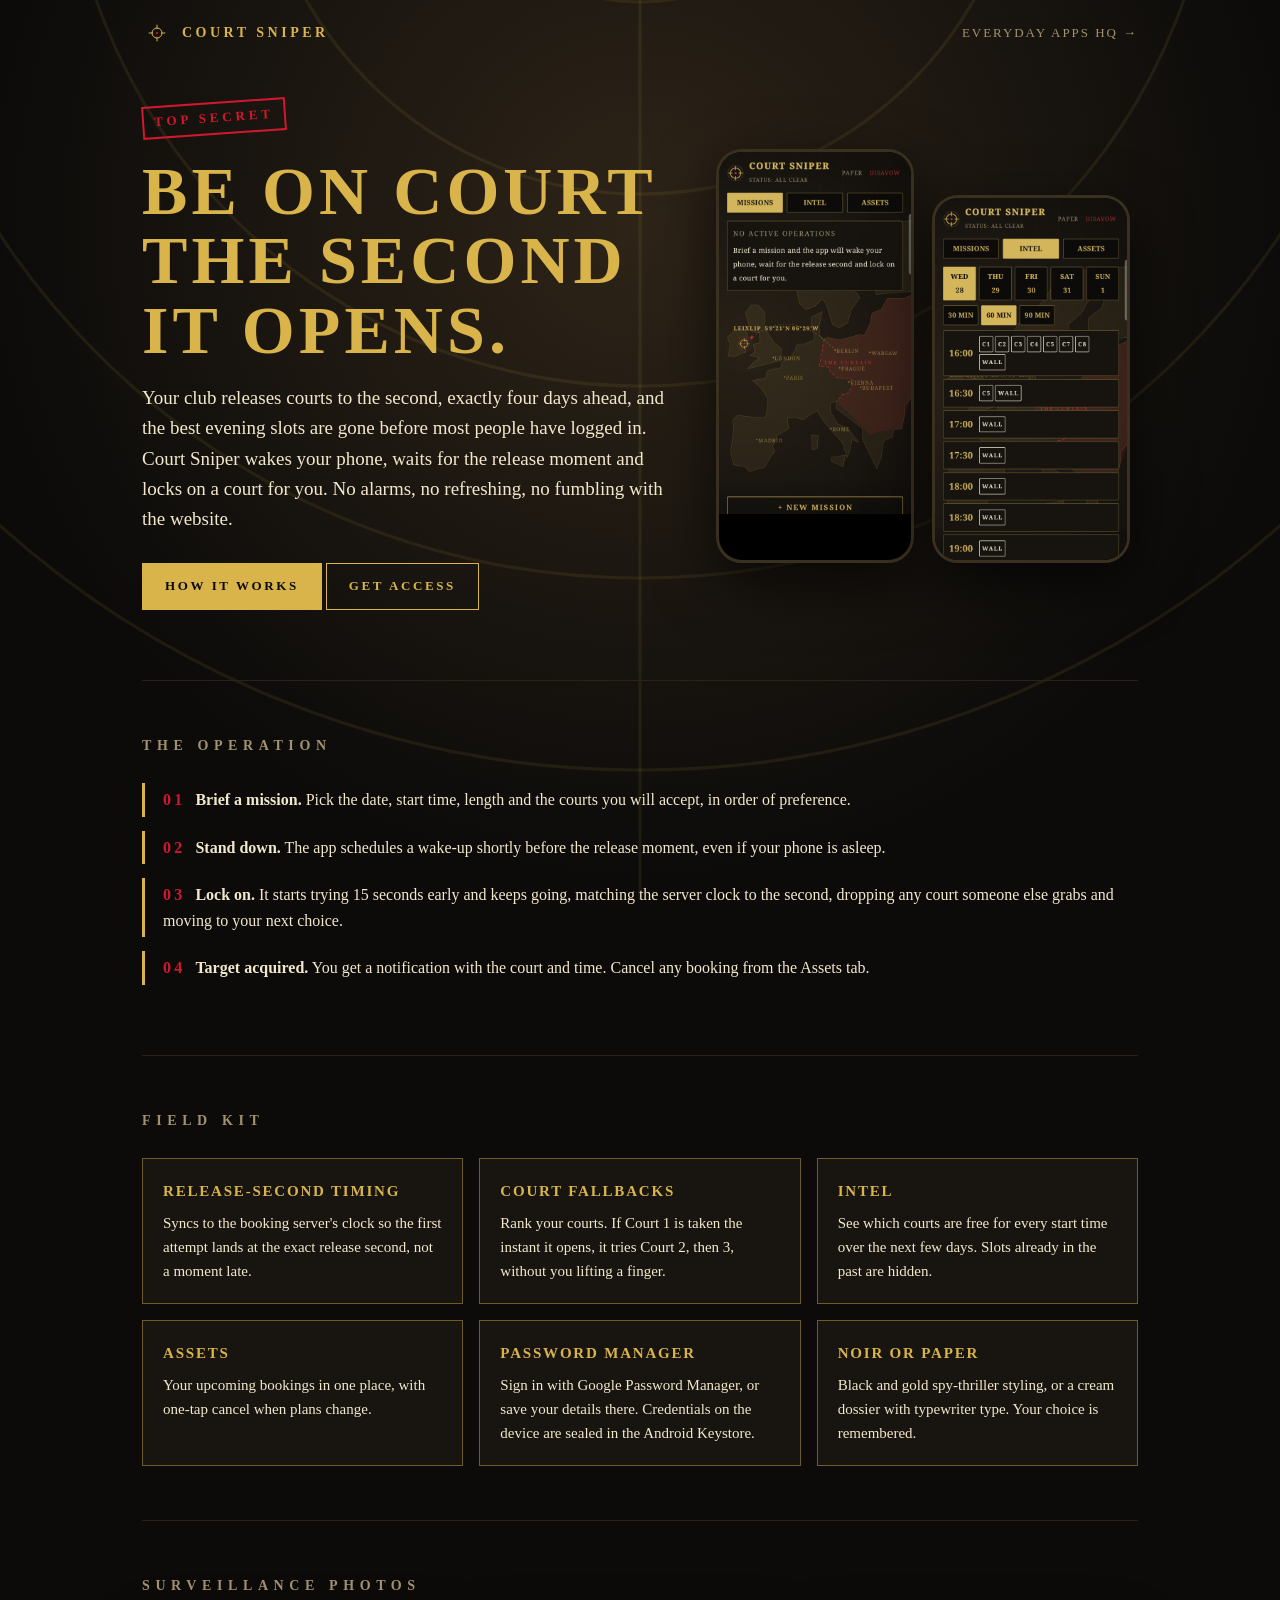
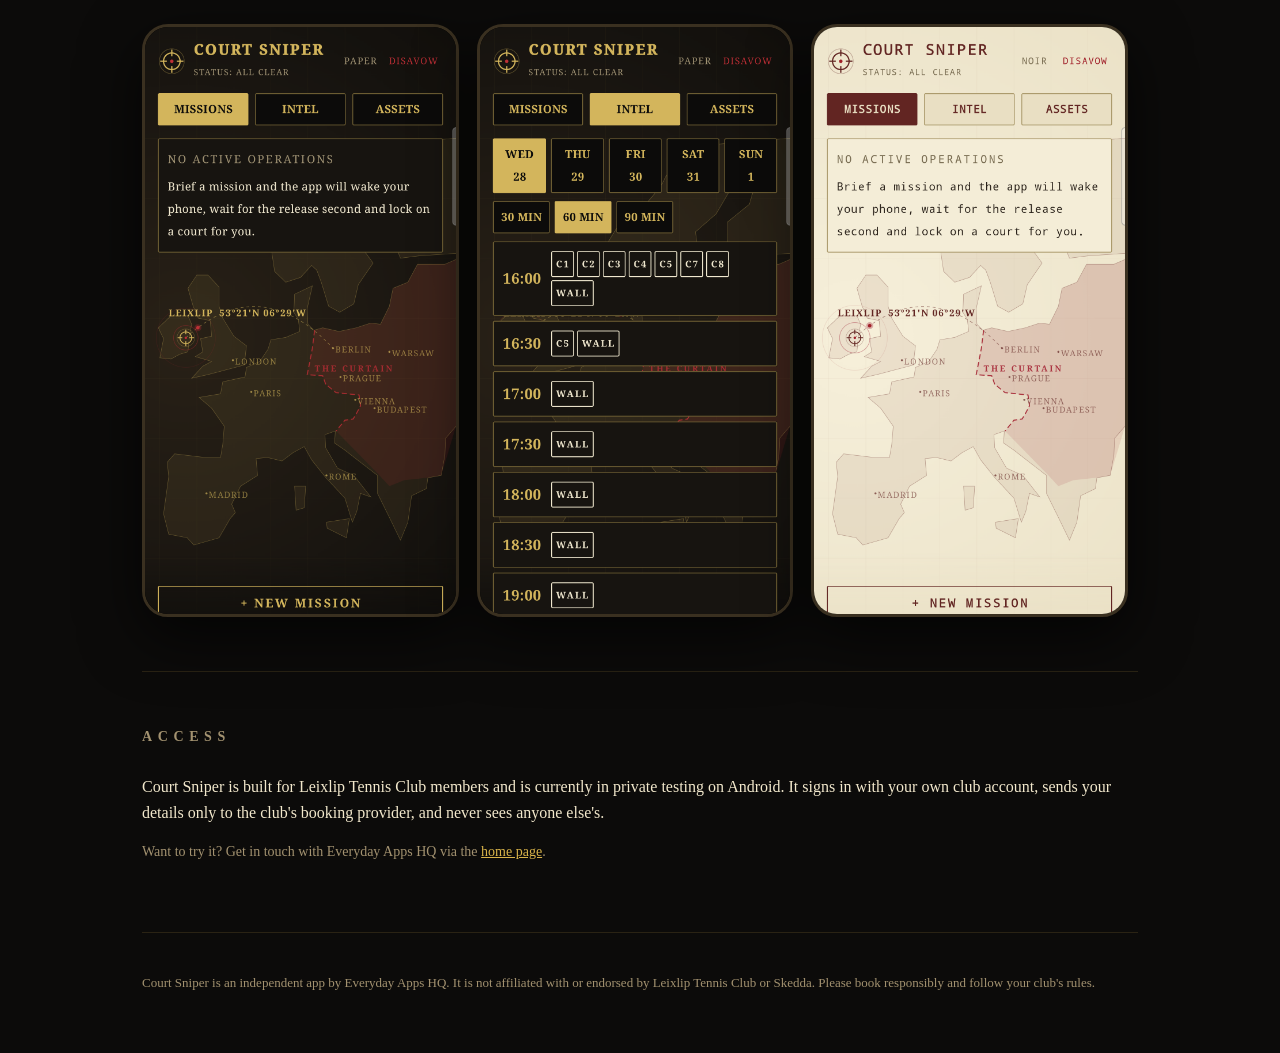
==== courtsniper/index.html @ 6209784e "Add Court Sniper page Co-authored-by: Copilot <223556219+Copilot@users.noreply.github.com>" ====
<!doctype html>
<html lang="en">
<head>
<meta charset="utf-8">
<meta name="viewport" content="width=device-width, initial-scale=1">
<title>Court Sniper | Be on court the second bookings open</title>
<meta name="description" content="Court Sniper is an Android app that books your Leixlip Tennis Club court the instant it is released, so you never lose a prime slot to a faster finger.">
<link rel="canonical" href="https://everydayappshq.github.io/courtsniper/">
<link rel="icon" href="icon.svg" type="image/svg+xml">
<meta property="og:title" content="Court Sniper">
<meta property="og:description" content="Be on court the second bookings open.">
<meta property="og:type" content="website">
<meta property="og:url" content="https://everydayappshq.github.io/courtsniper/">
<meta name="theme-color" content="#0c0b0a">
<style>
:root{--bg:#0c0b0a;--panel:#181410;--gold:#d9b44a;--dim:#6e5b2b;--text:#f2e8cc;--muted:#a39270;--red:#d0182f}
*{box-sizing:border-box}
html{scroll-behavior:smooth}
body{margin:0;background:var(--bg);color:var(--text);font-family:Georgia,"Times New Roman",serif;line-height:1.6;overflow-x:hidden}
a{color:var(--gold)}
.bg{position:fixed;inset:0;z-index:-1;background:radial-gradient(circle at 50% 25%,#2e2418,var(--bg) 70%)}
.bg svg{position:absolute;inset:0;width:100%;height:100%;opacity:.5}
.wrap{max-width:1040px;margin:0 auto;padding:0 22px}
nav{display:flex;align-items:center;justify-content:space-between;padding:18px 0}
nav .brand{display:flex;align-items:center;gap:10px;color:var(--gold);font-weight:900;letter-spacing:.25em;font-size:14px;text-decoration:none}
nav a.back{color:var(--muted);font-size:13px;letter-spacing:.15em;text-decoration:none}
.hero{display:grid;grid-template-columns:1.1fr .9fr;gap:40px;align-items:center;padding:36px 0 70px}
.stamp{display:inline-block;border:2px solid var(--red);color:var(--red);font-weight:900;letter-spacing:.3em;font-size:13px;padding:4px 10px;transform:rotate(-4deg);margin-bottom:22px}
h1{font-size:clamp(38px,6vw,68px);line-height:1.02;margin:0 0 18px;letter-spacing:.06em;color:var(--gold);text-transform:uppercase}
.lead{font-size:19px;color:var(--text);max-width:34em;margin:0 0 28px}
.btn{display:inline-block;border:1px solid var(--gold);color:var(--gold);padding:12px 22px;letter-spacing:.2em;font-weight:700;font-size:13px;text-decoration:none;text-transform:uppercase}
.btn.solid{background:var(--gold);color:var(--bg)}
.btn:hover{filter:brightness(1.15)}
.phones{display:flex;justify-content:center;gap:18px}
.phone{width:46%;max-width:240px;border:3px solid #3a3020;border-radius:26px;overflow:hidden;background:#000;box-shadow:0 20px 60px #000a}
.phone img{display:block;width:100%;height:auto}
.phone:nth-child(2){margin-top:46px}
section{padding:54px 0;border-top:1px solid #2a2314}
h2{font-size:14px;letter-spacing:.4em;color:var(--muted);text-transform:uppercase;margin:0 0 26px}
.grid{display:grid;grid-template-columns:repeat(auto-fit,minmax(250px,1fr));gap:16px}
.card{border:1px solid var(--dim);background:var(--panel);padding:20px}
.card h3{margin:0 0 8px;color:var(--gold);letter-spacing:.12em;font-size:15px;text-transform:uppercase}
.card p{margin:0;font-size:15px;color:var(--text)}
.steps{counter-reset:s;display:grid;gap:14px;padding:0;list-style:none}
.steps li{counter-increment:s;border-left:3px solid var(--gold);padding:4px 0 4px 18px}
.steps li::before{content:"0" counter(s);color:var(--red);font-weight:900;letter-spacing:.2em;margin-right:10px}
.map{display:grid;grid-template-columns:1fr 1fr;gap:30px;align-items:center}
.shots{display:flex;gap:18px;flex-wrap:wrap}
.shots .phone{width:calc(33% - 12px);max-width:none;margin-top:0!important}
.note{color:var(--muted);font-size:14px}
footer{padding:40px 0 60px;color:var(--muted);font-size:13px;border-top:1px solid #2a2314}
@media(max-width:800px){.hero,.map{grid-template-columns:1fr}.phones{order:-1}}
@media(max-width:560px){.shots .phone{width:100%;max-width:300px;margin:0 auto}}
@media(prefers-reduced-motion:no-preference){.pulse{animation:p 3s ease-out infinite}@keyframes p{0%{r:8;opacity:.8}100%{r:90;opacity:0}}}
</style>
</head>
<body>
<div class="bg" aria-hidden="true">
<svg viewBox="0 0 400 800" preserveAspectRatio="xMidYMid slice">
<g fill="none" stroke="#d9b44a" stroke-opacity=".18">
<circle cx="200" cy="200" r="60"/><circle cx="200" cy="200" r="120"/><circle cx="200" cy="200" r="180"/><circle cx="200" cy="200" r="240"/><circle cx="200" cy="200" r="300"/>
<line x1="0" y1="200" x2="400" y2="200"/><line x1="200" y1="0" x2="200" y2="800"/>
</g>
<circle class="pulse" cx="200" cy="200" r="8" fill="none" stroke="#d0182f" stroke-width="2"/>
</svg>
</div>

<div class="wrap">
<nav>
<a class="brand" href="./"><svg width="30" height="30" viewBox="0 0 108 108" aria-hidden="true"><use href="icon.svg#m"/></svg>COURT SNIPER</a>
<a class="back" href="../">EVERYDAY APPS HQ &rarr;</a>
</nav>

<header class="hero">
<div>
<span class="stamp">TOP SECRET</span>
<h1>Be on court the second it opens.</h1>
<p class="lead">Your club releases courts to the second, exactly four days ahead, and the best evening slots are gone before most people have logged in. Court Sniper wakes your phone, waits for the release moment and locks on a court for you. No alarms, no refreshing, no fumbling with the website.</p>
<a class="btn solid" href="#how">How it works</a>
<a class="btn" href="#access">Get access</a>
</div>
<div class="phones">
<div class="phone"><img src="missions-noir.png" alt="Court Sniper missions screen over a Cold War map of Europe" width="540" height="1560"></div>
<div class="phone"><img src="intel-noir.png" alt="Court Sniper intel screen showing free courts by time" width="540" height="1560"></div>
</div>
</header>

<section id="how">
<h2>The operation</h2>
<ol class="steps">
<li><strong>Brief a mission.</strong> Pick the date, start time, length and the courts you will accept, in order of preference.</li>
<li><strong>Stand down.</strong> The app schedules a wake-up shortly before the release moment, even if your phone is asleep.</li>
<li><strong>Lock on.</strong> It starts trying 15 seconds early and keeps going, matching the server clock to the second, dropping any court someone else grabs and moving to your next choice.</li>
<li><strong>Target acquired.</strong> You get a notification with the court and time. Cancel any booking from the Assets tab.</li>
</ol>
</section>

<section>
<h2>Field kit</h2>
<div class="grid">
<div class="card"><h3>Release-second timing</h3><p>Syncs to the booking server's clock so the first attempt lands at the exact release second, not a moment late.</p></div>
<div class="card"><h3>Court fallbacks</h3><p>Rank your courts. If Court 1 is taken the instant it opens, it tries Court 2, then 3, without you lifting a finger.</p></div>
<div class="card"><h3>Intel</h3><p>See which courts are free for every start time over the next few days. Slots already in the past are hidden.</p></div>
<div class="card"><h3>Assets</h3><p>Your upcoming bookings in one place, with one-tap cancel when plans change.</p></div>
<div class="card"><h3>Password manager</h3><p>Sign in with Google Password Manager, or save your details there. Credentials on the device are sealed in the Android Keystore.</p></div>
<div class="card"><h3>Noir or Paper</h3><p>Black and gold spy-thriller styling, or a cream dossier with typewriter type. Your choice is remembered.</p></div>
</div>
</section>

<section>
<h2>Surveillance photos</h2>
<div class="shots">
<div class="phone"><img src="missions-noir.png" alt="Missions in the noir theme" loading="lazy" width="540" height="1560"></div>
<div class="phone"><img src="intel-noir.png" alt="Intel tab in the noir theme" loading="lazy" width="540" height="1560"></div>
<div class="phone"><img src="missions-paper.png" alt="Missions in the paper theme" loading="lazy" width="540" height="1560"></div>
</div>
</section>

<section id="access">
<h2>Access</h2>
<p>Court Sniper is built for Leixlip Tennis Club members and is currently in private testing on Android. It signs in with your own club account, sends your details only to the club's booking provider, and never sees anyone else's.</p>
<p class="note">Want to try it? Get in touch with Everyday Apps HQ via the <a href="../">home page</a>.</p>
</section>

<footer>
Court Sniper is an independent app by Everyday Apps HQ. It is not affiliated with or endorsed by Leixlip Tennis Club or Skedda. Please book responsibly and follow your club's rules.
</footer>
</div>
</body>
</html>
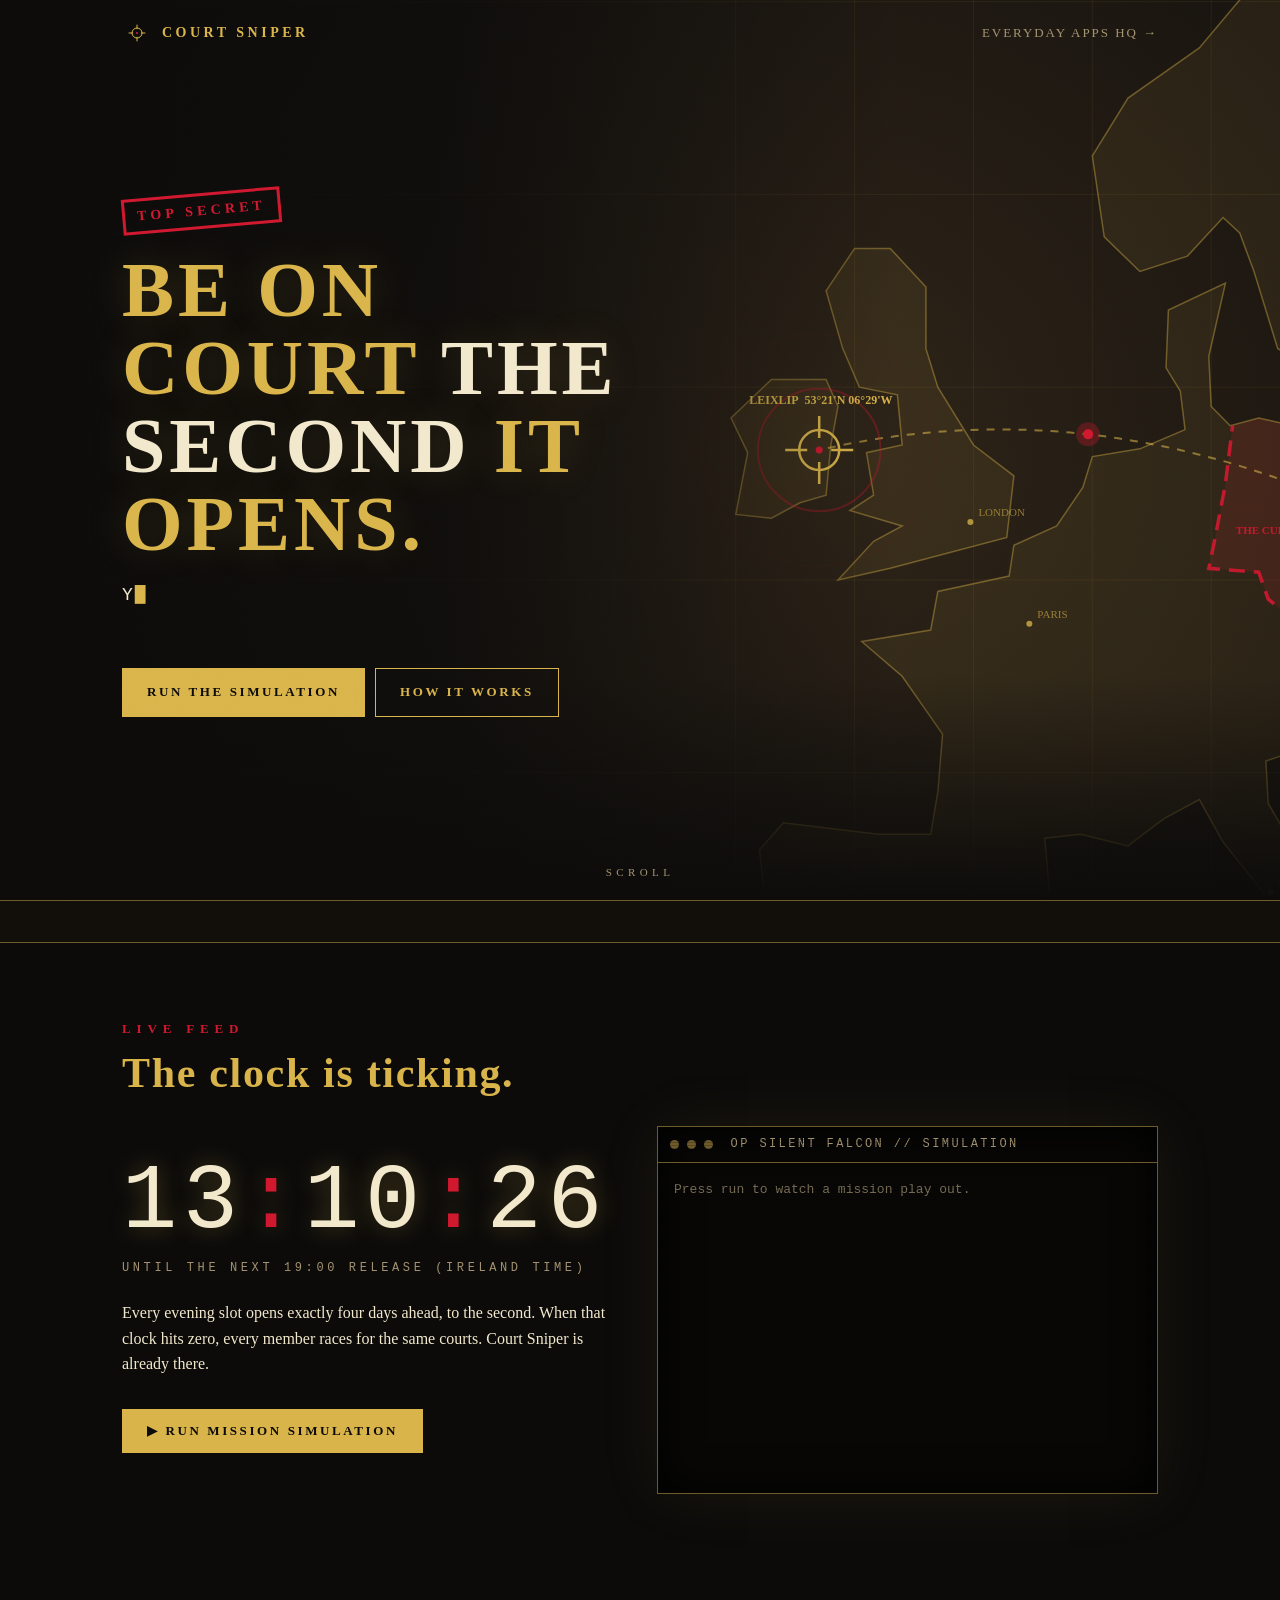
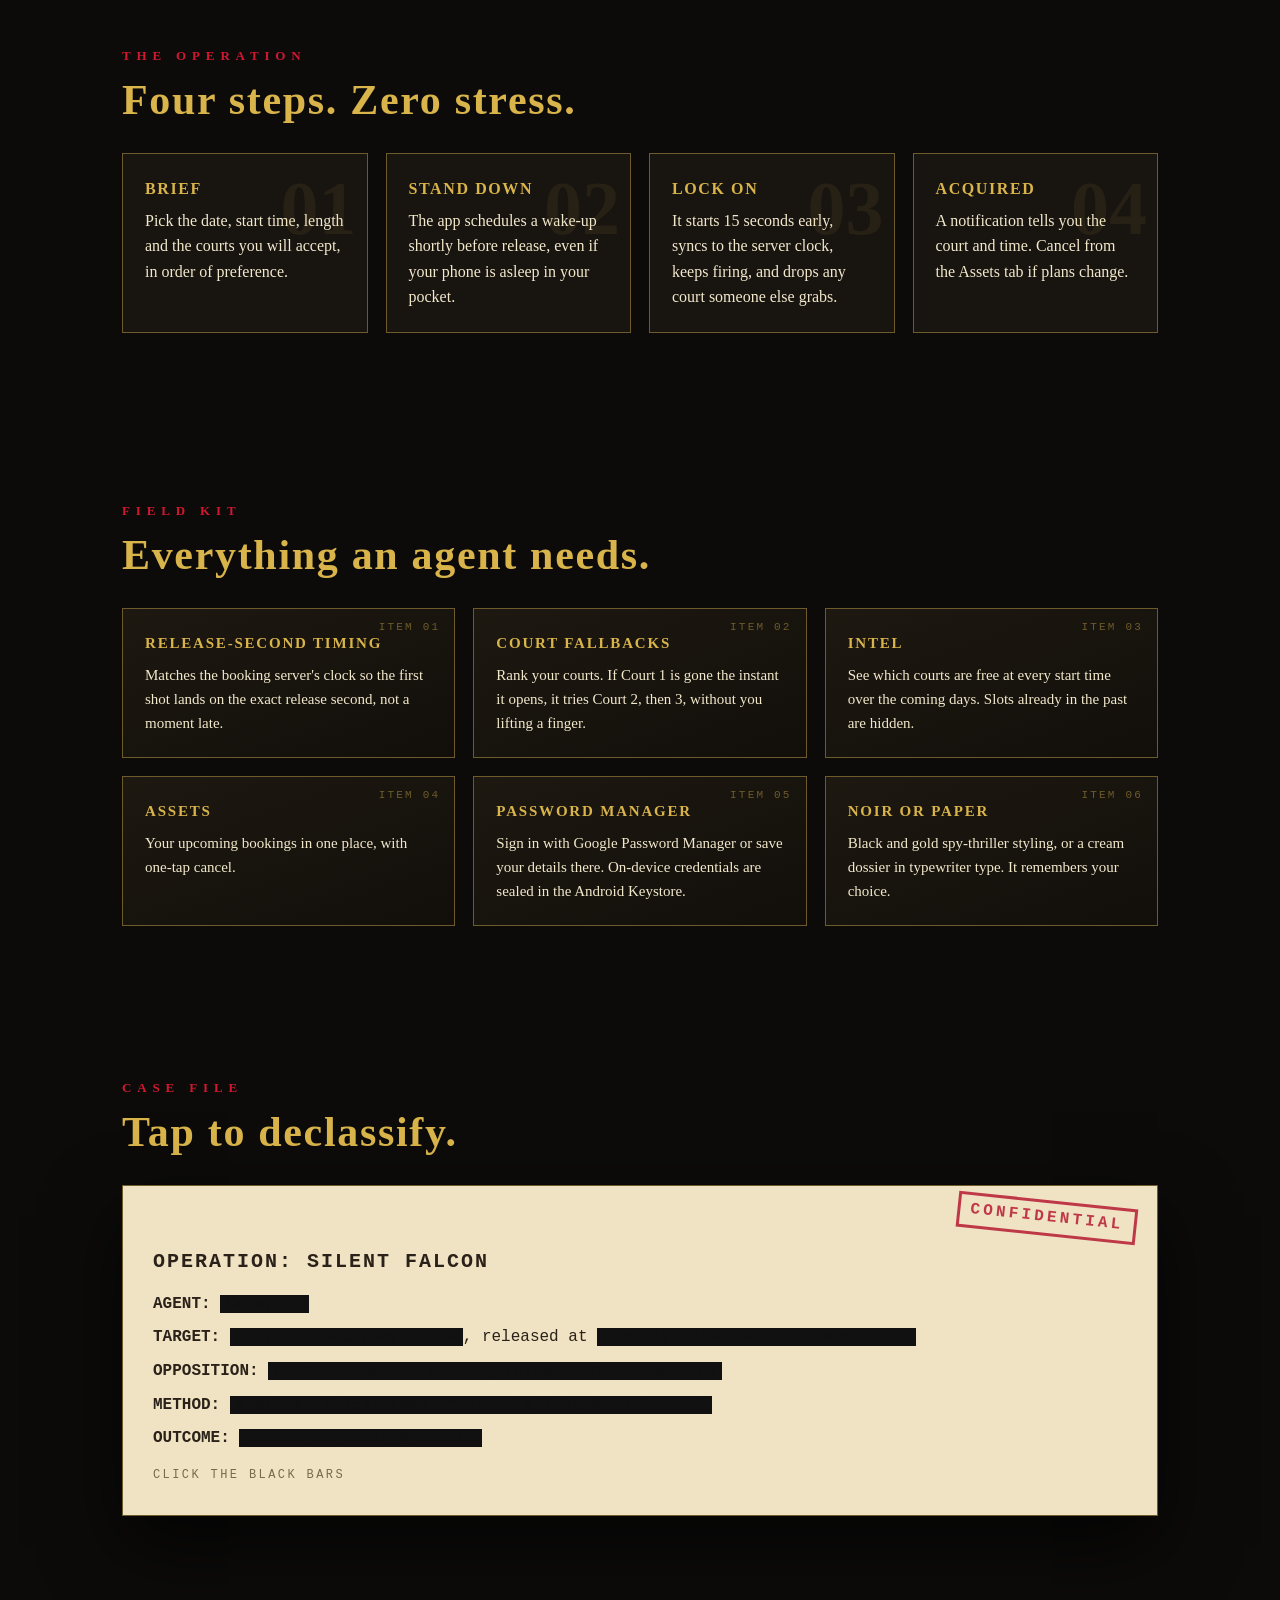
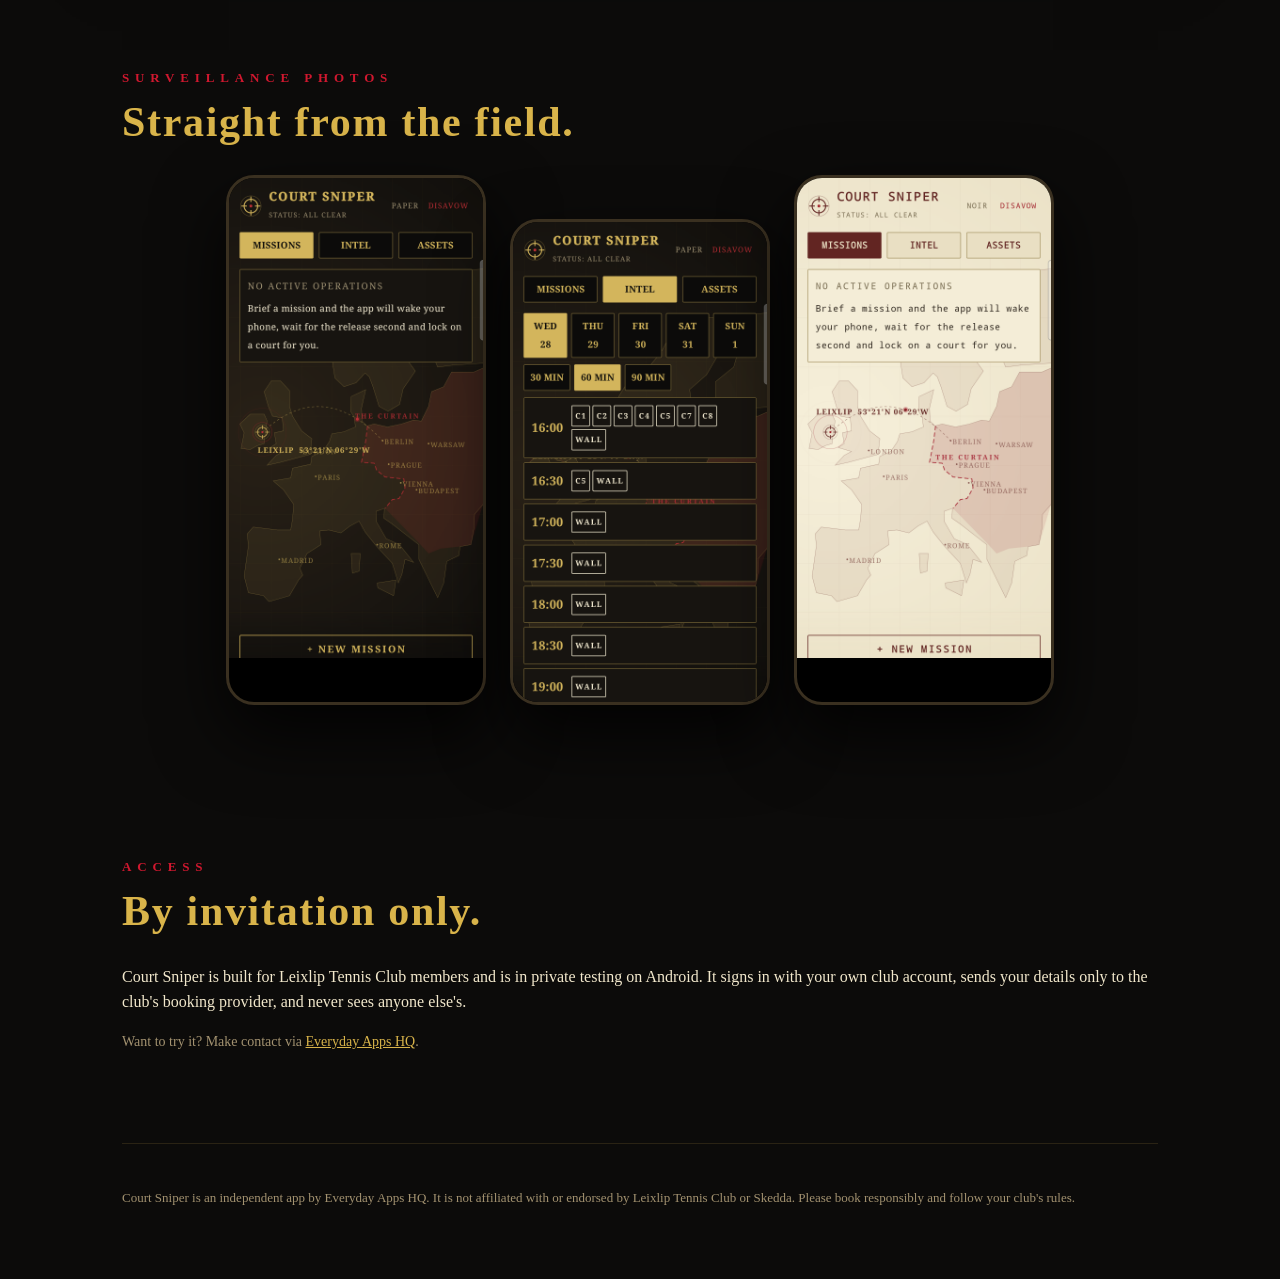
==== commit ec209e34: "Court Sniper: cinematic spy-themed landing page Co-authored-by: Copilot <223556219+Copilot@users.nor" ====
--- a/courtsniper/index.html
+++ b/courtsniper/index.html
@@ -18,113 +18,380 @@
 html{scroll-behavior:smooth}
 body{margin:0;background:var(--bg);color:var(--text);font-family:Georgia,"Times New Roman",serif;line-height:1.6;overflow-x:hidden}
 a{color:var(--gold)}
-.bg{position:fixed;inset:0;z-index:-1;background:radial-gradient(circle at 50% 25%,#2e2418,var(--bg) 70%)}
-.bg svg{position:absolute;inset:0;width:100%;height:100%;opacity:.5}
-.wrap{max-width:1040px;margin:0 auto;padding:0 22px}
-nav{display:flex;align-items:center;justify-content:space-between;padding:18px 0}
-nav .brand{display:flex;align-items:center;gap:10px;color:var(--gold);font-weight:900;letter-spacing:.25em;font-size:14px;text-decoration:none}
+::selection{background:var(--gold);color:var(--bg)}
+.wrap{max-width:1080px;margin:0 auto;padding:0 22px}
+.mono{font-family:"Courier New",ui-monospace,monospace}
+
+/* film grain */
+body::after{content:"";position:fixed;inset:0;pointer-events:none;z-index:50;opacity:.09;mix-blend-mode:overlay;
+ background-image:url("data:image/svg+xml;utf8,<svg xmlns='http://www.w3.org/2000/svg' width='200' height='200'><filter id='n'><feTurbulence type='fractalNoise' baseFrequency='.85' numOctaves='2' stitchTiles='stitch'/></filter><rect width='100%' height='100%' filter='url(%23n)'/></svg>");
+ animation:grain 1s steps(6) infinite}
+@keyframes grain{0%{transform:translate(0,0)}20%{transform:translate(-3%,2%)}40%{transform:translate(2%,-3%)}60%{transform:translate(-2%,-1%)}80%{transform:translate(3%,3%)}100%{transform:translate(0,0)}}
+
+/* intro */
+#intro{position:fixed;inset:0;z-index:100;background:#000;display:flex;flex-direction:column;align-items:center;justify-content:center;cursor:pointer;overflow:hidden}
+#intro svg{width:min(70vmin,520px);height:auto;animation:zoom 1.5s cubic-bezier(.2,.7,.2,1) both}
+@keyframes zoom{from{transform:scale(7);opacity:.2}to{transform:scale(1);opacity:1}}
+#intro .t{color:var(--gold);letter-spacing:.35em;font-weight:900;font-size:clamp(20px,4vw,34px);margin-top:26px;opacity:0;animation:fade .6s 1.3s forwards}
+#intro .s{color:var(--muted);letter-spacing:.4em;font-size:12px;opacity:0;animation:fade .6s 1.5s forwards}
+#intro .bars{position:absolute;inset:0;display:flex}
+#intro .bars i{flex:1;background:var(--red);transform:scaleY(0);transform-origin:top;animation:drop .45s forwards}
+#intro .bars i:nth-child(1){animation-delay:2.0s}#intro .bars i:nth-child(2){animation-delay:2.05s}#intro .bars i:nth-child(3){animation-delay:2.1s}#intro .bars i:nth-child(4){animation-delay:2.15s}#intro .bars i:nth-child(5){animation-delay:2.2s}#intro .bars i:nth-child(6){animation-delay:2.25s}#intro .bars i:nth-child(7){animation-delay:2.3s}
+@keyframes drop{to{transform:scaleY(1)}}
+@keyframes fade{to{opacity:1}}
+#intro.out{animation:out .7s forwards}
+@keyframes out{to{opacity:0;visibility:hidden}}
+
+/* nav */
+nav{position:absolute;top:0;left:0;right:0;z-index:5}
+nav .wrap{display:flex;align-items:center;justify-content:space-between;padding-top:18px;padding-bottom:18px}
+.brand{display:flex;align-items:center;gap:10px;color:var(--gold);font-weight:900;letter-spacing:.25em;font-size:14px;text-decoration:none}
 nav a.back{color:var(--muted);font-size:13px;letter-spacing:.15em;text-decoration:none}
-.hero{display:grid;grid-template-columns:1.1fr .9fr;gap:40px;align-items:center;padding:36px 0 70px}
-.stamp{display:inline-block;border:2px solid var(--red);color:var(--red);font-weight:900;letter-spacing:.3em;font-size:13px;padding:4px 10px;transform:rotate(-4deg);margin-bottom:22px}
-h1{font-size:clamp(38px,6vw,68px);line-height:1.02;margin:0 0 18px;letter-spacing:.06em;color:var(--gold);text-transform:uppercase}
-.lead{font-size:19px;color:var(--text);max-width:34em;margin:0 0 28px}
-.btn{display:inline-block;border:1px solid var(--gold);color:var(--gold);padding:12px 22px;letter-spacing:.2em;font-weight:700;font-size:13px;text-decoration:none;text-transform:uppercase}
+
+/* hero */
+.hero{position:relative;min-height:100vh;min-height:100svh;display:flex;align-items:center;overflow:hidden;cursor:none}
+.hero canvas{position:absolute;inset:0;width:100%;height:100%}
+.hero::before{content:"";position:absolute;inset:0;z-index:1;pointer-events:none;background:linear-gradient(90deg,#0c0b0af0 0%,#0c0b0acc 35%,transparent 70%),linear-gradient(0deg,var(--bg),transparent 25%)}
+.hero>.wrap{width:100%;position:relative;z-index:2}.hero .copy{position:relative;z-index:2;padding:110px 0 90px;max-width:560px}
+.stamp{display:inline-block;border:3px solid var(--red);color:var(--red);font-weight:900;letter-spacing:.3em;font-size:14px;padding:4px 12px;transform:rotate(-5deg);margin-bottom:22px;opacity:0}
+.go .stamp{animation:slam .5s .1s cubic-bezier(.2,1.6,.4,1) forwards}
+@keyframes slam{from{transform:rotate(-5deg) scale(3.2);opacity:0}to{transform:rotate(-5deg) scale(1);opacity:1}}
+h1{font-size:clamp(40px,7vw,78px);line-height:1;margin:0 0 18px;letter-spacing:.05em;color:var(--gold);text-transform:uppercase;text-shadow:0 0 40px #d9b44a33}
+h1 em{font-style:normal;color:var(--text)}
+.sub{font-size:18px;min-height:3.4em;margin:0 0 26px}
+.sub::after{content:"\2588";color:var(--gold);margin-left:2px;animation:blink 1s steps(1) infinite}
+@keyframes blink{50%{opacity:0}}
+.btn{display:inline-block;border:1px solid var(--gold);color:var(--gold);padding:13px 24px;letter-spacing:.2em;font-weight:700;font-size:13px;text-decoration:none;text-transform:uppercase;margin:0 10px 10px 0;transition:.2s}
 .btn.solid{background:var(--gold);color:var(--bg)}
-.btn:hover{filter:brightness(1.15)}
-.phones{display:flex;justify-content:center;gap:18px}
-.phone{width:46%;max-width:240px;border:3px solid #3a3020;border-radius:26px;overflow:hidden;background:#000;box-shadow:0 20px 60px #000a}
+.btn:hover{box-shadow:0 0 28px #d9b44a66;transform:translateY(-2px)}
+#reticle{position:fixed;left:0;top:0;width:90px;height:90px;margin:-45px 0 0 -45px;pointer-events:none;z-index:40;opacity:0;transition:opacity .2s}
+#reticle.on{opacity:1}
+#reticle.lock svg{transform:scale(.6) rotate(45deg)}
+#reticle svg{width:100%;height:100%;transition:transform .25s}
+.scrollhint{position:absolute;bottom:18px;left:50%;transform:translateX(-50%);z-index:3;color:var(--muted);letter-spacing:.4em;font-size:11px;animation:bob 2s ease-in-out infinite}
+@keyframes bob{50%{transform:translate(-50%,6px)}}
+
+/* ticker */
+.ticker{border-block:1px solid var(--dim);background:#120f0b;overflow:hidden;white-space:nowrap;padding:10px 0;font-size:13px;letter-spacing:.2em;color:var(--muted)}
+.ticker div{display:inline-block;padding-left:100%;animation:tick 40s linear infinite}
+.ticker b{color:var(--gold)}.ticker u{color:var(--red);text-decoration:none}
+@keyframes tick{to{transform:translateX(-100%)}}
+
+section{padding:76px 0;position:relative}
+h2{font-size:13px;letter-spacing:.45em;color:var(--red);text-transform:uppercase;margin:0 0 10px}
+h3.big{font-size:clamp(26px,4vw,42px);margin:0 0 30px;color:var(--gold);letter-spacing:.04em;line-height:1.1}
+.reveal{opacity:0;transform:translateY(34px);transition:opacity .8s,transform .8s}
+.reveal.in{opacity:1;transform:none}
+
+/* release clock */
+.clock{display:grid;grid-template-columns:1fr 1fr;gap:34px;align-items:center}
+.digits{font-size:clamp(46px,9vw,92px);color:var(--text);letter-spacing:.06em;text-shadow:0 0 24px #d9b44a55;line-height:1}
+.digits span{color:var(--red)}
+.cap{color:var(--muted);letter-spacing:.3em;font-size:12px;margin-top:10px}
+
+/* terminal */
+.term{border:1px solid var(--dim);background:#080706;box-shadow:0 0 60px #d9b44a14,inset 0 0 40px #000;position:relative}
+.term .bar{display:flex;align-items:center;gap:8px;padding:8px 12px;border-bottom:1px solid var(--dim);color:var(--muted);font-size:12px;letter-spacing:.2em}
+.term .bar i{width:9px;height:9px;border-radius:50%;background:var(--dim)}
+.term pre{margin:0;padding:16px;min-height:330px;font-size:13px;line-height:1.7;color:#cfe8c4;white-space:pre-wrap;overflow:hidden}
+.term pre .g{color:var(--gold)}.term pre .r{color:#ff5468}.term pre .d{color:#7a7058}.term pre .w{color:#fff}
+.term::after{content:"";position:absolute;inset:0;pointer-events:none;background:repeating-linear-gradient(0deg,#0000 0 2px,#0003 2px 3px)}
+.run{margin-top:16px;cursor:pointer;background:none;font-family:inherit}
+.run.solid{background:var(--gold)}
+.run:disabled{opacity:.5;cursor:wait}
+
+/* steps */
+.steps{display:grid;grid-template-columns:repeat(auto-fit,minmax(220px,1fr));gap:18px;padding:0;list-style:none;counter-reset:s}
+.steps li{counter-increment:s;border:1px solid var(--dim);background:var(--panel);padding:22px;position:relative;overflow:hidden}
+.steps li::before{content:"0" counter(s);position:absolute;right:10px;top:-6px;font-size:76px;font-weight:900;color:#d9b44a14}
+.steps strong{color:var(--gold);letter-spacing:.1em;text-transform:uppercase;display:block;margin-bottom:6px}
+
+/* cards */
+.grid{display:grid;grid-template-columns:repeat(auto-fit,minmax(260px,1fr));gap:18px}
+.card{border:1px solid var(--dim);background:linear-gradient(160deg,#1d1810,#120f0b);padding:22px;position:relative}
+.card:hover{border-color:var(--gold);box-shadow:0 0 34px #d9b44a22}
+.card .no{position:absolute;right:14px;top:10px;font-size:11px;letter-spacing:.2em;color:var(--dim)}
+.card h4{margin:0 0 8px;color:var(--gold);letter-spacing:.12em;font-size:15px;text-transform:uppercase}
+.card p{margin:0;font-size:15px}
+
+/* redacted dossier */
+.dossier{border:1px solid var(--dim);background:#efe3c3;color:#2a2118;padding:30px;position:relative;box-shadow:0 30px 70px #000a}
+.dossier::before{content:"CONFIDENTIAL";position:absolute;right:20px;top:14px;border:3px solid #b00020;color:#b00020;padding:2px 10px;font-weight:900;letter-spacing:.2em;transform:rotate(6deg);opacity:.75}
+.dossier h5{margin:0 0 14px;font-size:20px;letter-spacing:.1em;padding-top:30px}
+.dossier p{margin:8px 0;font-size:16px}
+.rd{background:#111;color:#111;padding:0 6px;cursor:pointer;transition:.4s;user-select:none}
+.rd.open{background:#e1d3a8;color:#7a1020;font-weight:700}
+.hint{font-size:12px;color:#7a6a4c;letter-spacing:.2em;margin-top:14px}
+
+/* phones */
+.shots{display:flex;gap:24px;justify-content:center;flex-wrap:wrap;perspective:1200px}
+.phone{width:min(260px,80vw);border:3px solid #3a3020;border-radius:28px;overflow:hidden;background:#000;box-shadow:0 30px 70px #000c}
 .phone img{display:block;width:100%;height:auto}
-.phone:nth-child(2){margin-top:46px}
-section{padding:54px 0;border-top:1px solid #2a2314}
-h2{font-size:14px;letter-spacing:.4em;color:var(--muted);text-transform:uppercase;margin:0 0 26px}
-.grid{display:grid;grid-template-columns:repeat(auto-fit,minmax(250px,1fr));gap:16px}
-.card{border:1px solid var(--dim);background:var(--panel);padding:20px}
-.card h3{margin:0 0 8px;color:var(--gold);letter-spacing:.12em;font-size:15px;text-transform:uppercase}
-.card p{margin:0;font-size:15px;color:var(--text)}
-.steps{counter-reset:s;display:grid;gap:14px;padding:0;list-style:none}
-.steps li{counter-increment:s;border-left:3px solid var(--gold);padding:4px 0 4px 18px}
-.steps li::before{content:"0" counter(s);color:var(--red);font-weight:900;letter-spacing:.2em;margin-right:10px}
-.map{display:grid;grid-template-columns:1fr 1fr;gap:30px;align-items:center}
-.shots{display:flex;gap:18px;flex-wrap:wrap}
-.shots .phone{width:calc(33% - 12px);max-width:none;margin-top:0!important}
+.phone:nth-child(2){margin-top:44px}
+
 .note{color:var(--muted);font-size:14px}
-footer{padding:40px 0 60px;color:var(--muted);font-size:13px;border-top:1px solid #2a2314}
-@media(max-width:800px){.hero,.map{grid-template-columns:1fr}.phones{order:-1}}
-@media(max-width:560px){.shots .phone{width:100%;max-width:300px;margin:0 auto}}
-@media(prefers-reduced-motion:no-preference){.pulse{animation:p 3s ease-out infinite}@keyframes p{0%{r:8;opacity:.8}100%{r:90;opacity:0}}}
+footer{padding:44px 0 70px;color:var(--muted);font-size:13px;border-top:1px solid #2a2314}
+@media(max-width:800px){.clock{grid-template-columns:1fr}.hero{cursor:auto}.hero::before{background:linear-gradient(0deg,#0c0b0af5 0%,#0c0b0a99 45%,#0c0b0acc 100%)}.hero .copy{padding-top:96px}.phone:nth-child(2){margin-top:0}#reticle{display:none}}
+@media(prefers-reduced-motion:reduce){*{animation-duration:.01ms!important;animation-iteration-count:1!important;transition:none!important}.reveal{opacity:1;transform:none}.ticker div{animation:none;padding-left:0}.stamp{opacity:1}}
 </style>
 </head>
 <body>
-<div class="bg" aria-hidden="true">
-<svg viewBox="0 0 400 800" preserveAspectRatio="xMidYMid slice">
-<g fill="none" stroke="#d9b44a" stroke-opacity=".18">
-<circle cx="200" cy="200" r="60"/><circle cx="200" cy="200" r="120"/><circle cx="200" cy="200" r="180"/><circle cx="200" cy="200" r="240"/><circle cx="200" cy="200" r="300"/>
-<line x1="0" y1="200" x2="400" y2="200"/><line x1="200" y1="0" x2="200" y2="800"/>
-</g>
-<circle class="pulse" cx="200" cy="200" r="8" fill="none" stroke="#d0182f" stroke-width="2"/>
-</svg>
-</div>
-
-<div class="wrap">
-<nav>
+
+<div id="intro" role="presentation" aria-hidden="true">
+<svg viewBox="0 0 200 200"><g fill="none" stroke="#d9b44a" stroke-width="5"><circle cx="100" cy="100" r="54"/><circle cx="100" cy="100" r="82" stroke-opacity=".35" stroke-width="2"/><path d="M100 10V58M100 142V190M10 100H58M142 100H190" stroke-width="7"/></g><circle cx="100" cy="100" r="11" fill="#d0182f"/></svg>
+<div class="t">COURT SNIPER</div><div class="s">LEIXLIP TENNIS CLUB</div>
+<div class="bars"><i></i><i></i><i></i><i></i><i></i><i></i><i></i></div>
+</div>
+
+<div id="reticle" aria-hidden="true"><svg viewBox="0 0 200 200"><g fill="none" stroke="#d9b44a" stroke-width="5"><circle cx="100" cy="100" r="54"/><path d="M100 10V58M100 142V190M10 100H58M142 100H190" stroke-width="6"/></g><circle cx="100" cy="100" r="9" fill="#d0182f"/></svg></div>
+
+<header class="hero" id="hero">
+<canvas id="map" aria-label="Animated Cold War map of Europe with Leixlip marked and a route to Berlin" role="img"></canvas>
+<nav><div class="wrap">
 <a class="brand" href="./"><svg width="30" height="30" viewBox="0 0 108 108" aria-hidden="true"><use href="icon.svg#m"/></svg>COURT SNIPER</a>
 <a class="back" href="../">EVERYDAY APPS HQ &rarr;</a>
-</nav>
-
-<header class="hero">
-<div>
+</div></nav>
+<div class="wrap"><div class="copy">
 <span class="stamp">TOP SECRET</span>
-<h1>Be on court the second it opens.</h1>
-<p class="lead">Your club releases courts to the second, exactly four days ahead, and the best evening slots are gone before most people have logged in. Court Sniper wakes your phone, waits for the release moment and locks on a court for you. No alarms, no refreshing, no fumbling with the website.</p>
-<a class="btn solid" href="#how">How it works</a>
-<a class="btn" href="#access">Get access</a>
-</div>
-<div class="phones">
-<div class="phone"><img src="missions-noir.png" alt="Court Sniper missions screen over a Cold War map of Europe" width="540" height="1560"></div>
-<div class="phone"><img src="intel-noir.png" alt="Court Sniper intel screen showing free courts by time" width="540" height="1560"></div>
-</div>
+<h1>Be on court <em>the second</em> it opens.</h1>
+<p class="sub mono" id="typed" aria-live="off"></p>
+<a class="btn solid" href="#sim">Run the simulation</a><a class="btn" href="#how">How it works</a>
+</div></div>
+<div class="scrollhint">SCROLL</div>
 </header>
 
+<div class="ticker mono" aria-hidden="true"><div>
+<b>19:00:00.000</b> RELEASE &bull; COURT 1 <u>TAKEN BY ANOTHER PLAYER</u> &bull; COURT 2 <b>TARGET ACQUIRED</b> &bull; 4 DAYS AHEAD, TO THE SECOND &bull; <u>THE OTHER LOT USE THE WEBSITE</u> &bull; ARMED, WAITING &bull; MISSION OP SILENT FALCON &bull; <b>BOOKED</b> &bull; NO ALARM CLOCK REQUIRED &bull; 15 SECONDS EARLY, THEN KEEP TRYING &bull;
+<b>19:00:00.000</b> RELEASE &bull; COURT 1 <u>TAKEN BY ANOTHER PLAYER</u> &bull; COURT 2 <b>TARGET ACQUIRED</b> &bull; 4 DAYS AHEAD, TO THE SECOND &bull; <u>THE OTHER LOT USE THE WEBSITE</u> &bull; ARMED, WAITING &bull; MISSION OP SILENT FALCON &bull; <b>BOOKED</b> &bull; NO ALARM CLOCK REQUIRED &bull; 15 SECONDS EARLY, THEN KEEP TRYING &bull;
+</div></div>
+
+<div class="wrap">
+
+<section id="sim">
+<h2 class="reveal">Live feed</h2>
+<h3 class="big reveal">The clock is ticking.</h3>
+<div class="clock">
+<div class="reveal">
+<div class="digits mono" id="digits">00<span>:</span>00<span>:</span>00</div>
+<div class="cap mono">UNTIL THE NEXT 19:00 RELEASE (IRELAND TIME)</div>
+<p style="margin-top:22px">Every evening slot opens exactly four days ahead, to the second. When that clock hits zero, every member races for the same courts. Court Sniper is already there.</p>
+<button class="btn solid run" id="run">&#9654; Run mission simulation</button>
+</div>
+<div class="term reveal">
+<div class="bar mono"><i></i><i></i><i></i>&nbsp;OP SILENT FALCON // SIMULATION</div>
+<pre class="mono" id="log" aria-live="polite"><span class="d">Press run to watch a mission play out.</span></pre>
+</div>
+</div>
+</section>
+
 <section id="how">
-<h2>The operation</h2>
+<h2 class="reveal">The operation</h2>
+<h3 class="big reveal">Four steps. Zero stress.</h3>
 <ol class="steps">
-<li><strong>Brief a mission.</strong> Pick the date, start time, length and the courts you will accept, in order of preference.</li>
-<li><strong>Stand down.</strong> The app schedules a wake-up shortly before the release moment, even if your phone is asleep.</li>
-<li><strong>Lock on.</strong> It starts trying 15 seconds early and keeps going, matching the server clock to the second, dropping any court someone else grabs and moving to your next choice.</li>
-<li><strong>Target acquired.</strong> You get a notification with the court and time. Cancel any booking from the Assets tab.</li>
+<li class="reveal"><strong>Brief</strong>Pick the date, start time, length and the courts you will accept, in order of preference.</li>
+<li class="reveal"><strong>Stand down</strong>The app schedules a wake-up shortly before release, even if your phone is asleep in your pocket.</li>
+<li class="reveal"><strong>Lock on</strong>It starts 15 seconds early, syncs to the server clock, keeps firing, and drops any court someone else grabs.</li>
+<li class="reveal"><strong>Acquired</strong>A notification tells you the court and time. Cancel from the Assets tab if plans change.</li>
 </ol>
 </section>
 
 <section>
-<h2>Field kit</h2>
+<h2 class="reveal">Field kit</h2>
+<h3 class="big reveal">Everything an agent needs.</h3>
 <div class="grid">
-<div class="card"><h3>Release-second timing</h3><p>Syncs to the booking server's clock so the first attempt lands at the exact release second, not a moment late.</p></div>
-<div class="card"><h3>Court fallbacks</h3><p>Rank your courts. If Court 1 is taken the instant it opens, it tries Court 2, then 3, without you lifting a finger.</p></div>
-<div class="card"><h3>Intel</h3><p>See which courts are free for every start time over the next few days. Slots already in the past are hidden.</p></div>
-<div class="card"><h3>Assets</h3><p>Your upcoming bookings in one place, with one-tap cancel when plans change.</p></div>
-<div class="card"><h3>Password manager</h3><p>Sign in with Google Password Manager, or save your details there. Credentials on the device are sealed in the Android Keystore.</p></div>
-<div class="card"><h3>Noir or Paper</h3><p>Black and gold spy-thriller styling, or a cream dossier with typewriter type. Your choice is remembered.</p></div>
+<div class="card reveal"><span class="no mono">ITEM 01</span><h4>Release-second timing</h4><p>Matches the booking server's clock so the first shot lands on the exact release second, not a moment late.</p></div>
+<div class="card reveal"><span class="no mono">ITEM 02</span><h4>Court fallbacks</h4><p>Rank your courts. If Court 1 is gone the instant it opens, it tries Court 2, then 3, without you lifting a finger.</p></div>
+<div class="card reveal"><span class="no mono">ITEM 03</span><h4>Intel</h4><p>See which courts are free at every start time over the coming days. Slots already in the past are hidden.</p></div>
+<div class="card reveal"><span class="no mono">ITEM 04</span><h4>Assets</h4><p>Your upcoming bookings in one place, with one-tap cancel.</p></div>
+<div class="card reveal"><span class="no mono">ITEM 05</span><h4>Password manager</h4><p>Sign in with Google Password Manager or save your details there. On-device credentials are sealed in the Android Keystore.</p></div>
+<div class="card reveal"><span class="no mono">ITEM 06</span><h4>Noir or Paper</h4><p>Black and gold spy-thriller styling, or a cream dossier in typewriter type. It remembers your choice.</p></div>
 </div>
 </section>
 
 <section>
-<h2>Surveillance photos</h2>
+<h2 class="reveal">Case file</h2>
+<h3 class="big reveal">Tap to declassify.</h3>
+<div class="dossier mono reveal">
+<h5>OPERATION: SILENT FALCON</h5>
+<p><b>AGENT:</b> <span class="rd">Carey W.</span></p>
+<p><b>TARGET:</b> <span class="rd">Court 1, Saturday 19:00</span>, released at <span class="rd">exactly 19:00:00 four days prior</span></p>
+<p><b>OPPOSITION:</b> <span class="rd">a dozen members mashing refresh on the website</span></p>
+<p><b>METHOD:</b> <span class="rd">start at T-15s, keep trying, fall back to Court 2</span></p>
+<p><b>OUTCOME:</b> <span class="rd">booked in under a second</span></p>
+<div class="hint">CLICK THE BLACK BARS</div>
+</div>
+</section>
+
+<section>
+<h2 class="reveal">Surveillance photos</h2>
+<h3 class="big reveal">Straight from the field.</h3>
 <div class="shots">
-<div class="phone"><img src="missions-noir.png" alt="Missions in the noir theme" loading="lazy" width="540" height="1560"></div>
-<div class="phone"><img src="intel-noir.png" alt="Intel tab in the noir theme" loading="lazy" width="540" height="1560"></div>
-<div class="phone"><img src="missions-paper.png" alt="Missions in the paper theme" loading="lazy" width="540" height="1560"></div>
+<div class="phone reveal" data-tilt><img src="missions-noir.png" alt="Court Sniper missions screen over a Cold War map of Europe" loading="lazy" width="540" height="1560"></div>
+<div class="phone reveal" data-tilt><img src="intel-noir.png" alt="Intel tab showing free courts by start time" loading="lazy" width="540" height="1560"></div>
+<div class="phone reveal" data-tilt><img src="missions-paper.png" alt="Missions screen in the cream paper theme" loading="lazy" width="540" height="1560"></div>
 </div>
 </section>
 
 <section id="access">
-<h2>Access</h2>
-<p>Court Sniper is built for Leixlip Tennis Club members and is currently in private testing on Android. It signs in with your own club account, sends your details only to the club's booking provider, and never sees anyone else's.</p>
-<p class="note">Want to try it? Get in touch with Everyday Apps HQ via the <a href="../">home page</a>.</p>
+<h2 class="reveal">Access</h2>
+<h3 class="big reveal">By invitation only.</h3>
+<p class="reveal">Court Sniper is built for Leixlip Tennis Club members and is in private testing on Android. It signs in with your own club account, sends your details only to the club's booking provider, and never sees anyone else's.</p>
+<p class="note reveal">Want to try it? Make contact via <a href="../">Everyday Apps HQ</a>.</p>
 </section>
 
 <footer>
 Court Sniper is an independent app by Everyday Apps HQ. It is not affiliated with or endorsed by Leixlip Tennis Club or Skedda. Please book responsibly and follow your club's rules.
 </footer>
 </div>
+
+<script>
+(() => {
+const reduce = matchMedia('(prefers-reduced-motion: reduce)').matches;
+const $ = s => document.querySelector(s);
+
+/* intro */
+const intro = $('#intro');
+const start = () => { $('#hero').classList.add('go'); type(); };
+const endIntro = () => { if (intro.classList.contains('out')) return; intro.classList.add('out'); try { sessionStorage.cs = 1; } catch (e) {} setTimeout(() => intro.remove(), 800); start(); };
+let seen = false; try { seen = !!sessionStorage.cs; } catch (e) {}
+if (reduce || seen) { intro.remove(); start(); }
+else { intro.addEventListener('click', endIntro); setTimeout(endIntro, 2900); }
+
+/* typewriter */
+function type() {
+  const el = $('#typed'); if (!el || el.dataset.d) return; el.dataset.d = 1;
+  const text = "Your club releases courts to the second. Court Sniper wakes your phone, waits for zero and locks on before anyone else has logged in.";
+  if (reduce) { el.textContent = text; return; }
+  let i = 0; (function t() { el.textContent = text.slice(0, ++i); if (i < text.length) setTimeout(t, 22); })();
+}
+
+/* scroll reveal */
+const io = new IntersectionObserver(es => es.forEach(e => { if (e.isIntersecting) { e.target.classList.add('in'); io.unobserve(e.target); } }), { threshold: .15 });
+document.querySelectorAll('.reveal').forEach((e, i) => { e.style.transitionDelay = (i % 4) * 90 + 'ms'; io.observe(e); });
+
+/* redacted text */
+document.querySelectorAll('.rd').forEach(e => e.addEventListener('click', () => e.classList.toggle('open')));
+
+/* tilt on phones */
+if (!reduce && matchMedia('(pointer:fine)').matches) {
+  document.querySelectorAll('[data-tilt]').forEach(el => {
+    el.addEventListener('mousemove', ev => {
+      const r = el.getBoundingClientRect(), x = (ev.clientX - r.left) / r.width - .5, y = (ev.clientY - r.top) / r.height - .5;
+      el.style.transition = 'transform .1s'; el.style.transform = `rotateY(${x * 18}deg) rotateX(${-y * 14}deg) scale(1.03)`;
+    });
+    el.addEventListener('mouseleave', () => { el.style.transition = 'transform .5s'; el.style.transform = ''; });
+  });
+}
+
+/* reticle follows the pointer over the hero */
+const ret = $('#reticle'), hero = $('#hero');
+let mx = 0, my = 0;
+hero.addEventListener('mousemove', e => {
+  mx = e.clientX / innerWidth - .5; my = e.clientY / innerHeight - .5;
+  if (matchMedia('(pointer:fine)').matches) { ret.style.transform = `translate(${e.clientX}px,${e.clientY}px)`; ret.classList.add('on'); }
+});
+hero.addEventListener('mouseleave', () => ret.classList.remove('on'));
+hero.addEventListener('mousedown', () => ret.classList.add('lock'));
+addEventListener('mouseup', () => ret.classList.remove('lock'));
+
+/* real countdown to the next 19:00 Dublin release */
+const fmt = new Intl.DateTimeFormat('en-GB', { timeZone: 'Europe/Dublin', hour12: false, hour: '2-digit', minute: '2-digit', second: '2-digit' });
+function tick() {
+  const p = Object.fromEntries(fmt.formatToParts(new Date()).map(x => [x.type, x.value]));
+  let d = 19 * 3600 - ((+p.hour % 24) * 3600 + +p.minute * 60 + +p.second);
+  if (d <= 0) d += 86400;
+  const z = n => String(n).padStart(2, '0');
+  $('#digits').innerHTML = `${z(Math.floor(d / 3600))}<span>:</span>${z(Math.floor(d % 3600 / 60))}<span>:</span>${z(d % 60)}`;
+}
+tick(); setInterval(tick, 1000);
+
+/* mission simulation */
+const log = $('#log'), run = $('#run');
+const sleep = ms => new Promise(r => setTimeout(r, reduce ? 0 : ms));
+const add = async (html, ms = 600) => { log.innerHTML += html + '\n'; log.scrollTop = log.scrollHeight; await sleep(ms); };
+run.addEventListener('click', async () => {
+  run.disabled = true; log.innerHTML = '';
+  await add('<span class="g">&gt; ARMING OP SILENT FALCON</span>');
+  await add('  target   Sat 19:00, 60 min');
+  await add('  assets   C1 &gt; C2 &gt; C3');
+  await add('  clock    server offset <span class="w">+112 ms</span> corrected', 900);
+  await add('<span class="g">&gt; T-15s  ENGAGING</span>', 900);
+  for (const t of ['T-12.0s', 'T-8.0s', 'T-3.0s', 'T-0.4s'])
+    await add(`  ${t}  <span class="d">try C1 ... not open yet, retrying</span>`, 520);
+  await add('<span class="w">&gt; 19:00:00.000  RELEASE</span>', 700);
+  await add('  C1  <span class="r">409 CONFLICT, taken by another player</span>', 650);
+  await add('  <span class="d">dropping C1, falling back to C2</span>', 550);
+  await add('  C2  <span class="g">200 BOOKED</span>', 700);
+  await add('\n<span class="g">&#9608; TARGET ACQUIRED</span>  Court 2, Sat 19:00 to 20:00');
+  await add('<span class="d">  notification sent. total time: 0.38 s</span>', 0);
+  run.disabled = false; run.innerHTML = '&#8635; Run it again';
+});
+
+/* cold war map */
+const cv = $('#map'), cx = cv.getContext('2d');
+const P = a => { const o = []; for (let i = 0; i < a.length; i += 2) o.push([a[i], a[i + 1]]); return o; };
+const IRELAND = P([-10,51.7,-9.5,53.3,-10.2,54.2,-8.5,55.2,-6.2,55.2,-5.7,54.5,-6,53.5,-6.2,52.2,-7.3,52,-8.5,51.6]);
+const BRITAIN = P([-5.7,50,-3.5,50.3,1.4,51.1,1.7,52.7,0,53.5,-1.5,55,-2,56,-2,57.6,-3.5,58.6,-5,58.6,-6.2,57.5,-5.5,56,-4.8,55,-3.2,54.8,-3,53.5,-4.5,53.3,-4.2,52.2,-5.2,51.8,-3,51.4,-4.2,51]);
+const MAINLAND = P([-9,43,-8.8,41.8,-9.5,38.7,-8.8,37,-6.3,36.7,-5.4,36.1,-2,36.7,-0.5,38.3,0.2,38.8,-0.3,39.5,0.9,41,3.2,41.9,3,43.3,4.5,43.4,6.5,43.1,8,43.8,9.5,44.3,10.5,43.2,12.3,41.8,15,40,16,38,16.6,38.9,17.1,40.4,18.5,40.1,16.2,41.9,14,42.5,12.4,44.2,12.3,45.3,13.7,45.6,13.6,44.6,15,44,17.5,42.8,19.4,41.9,19.4,40.4,21,38.4,22.5,36.5,23.5,38,24,40.2,26,40.8,26.2,41.7,28,41.9,28.5,43.6,28.6,45,30,46,32,46,32,59.9,30,59.9,28.5,59.5,24.8,59.5,23.5,58,21.5,57.5,21,56,19.8,54.5,18.5,54.6,16.5,54.2,14.2,53.9,12,54.2,10.8,54,10,54.5,9.9,55.8,10.6,57.7,8.2,57,8.1,55.5,8.7,54.9,8.9,53.9,7,53.4,5,53.2,4.6,52.4,3.5,51.4,1.7,50.9,1.5,50.1,-1.5,49.7,-1.8,48.7,-4.7,48.4,-3,47.5,-1.3,46,-1.5,44.5,-1.8,43.4,-4,43.4,-8,43.7]);
+const SCAND = P([5.5,58.9,5,61,6.5,62.5,9.5,63.8,12.5,66,14,67.8,20,69.5,30,70,32,66,32,60.5,30,60.4,25,60.2,22.5,60,21.5,61.5,21.5,63,24.5,64.5,25,65.6,22,65.8,20,63.7,17.2,62.2,17.5,60.7,18.8,59.6,16.8,57.8,16.2,56.2,14.3,55.5,12.8,56,11.8,58,11.2,59,10.5,59.4,9,58.4,7,58]);
+const SICILY = P([12.5,38,15.6,38.3,15.2,36.7,12.6,37.5]), SARD = P([8.2,41,9.7,41,9.5,39.2,8.4,39]);
+const CURTAIN = P([10.9,54,10.6,52.5,10.2,51.2,9.9,50.3,12,50.2,12.4,49.5,13.8,48.8,16.9,48.6,17.1,47.7,16.5,47,16.1,46.6,15,46.5,13.8,45.6]);
+const EAST = CURTAIN.concat(P([19.5,42,21,41,23,41.5,26,41.7,28,41.9,30,46,32,46,32,60,30,59.9,28.5,59.5,24.8,59.5,23.5,58,21.5,57.5,21,56,19.8,54.5,18.5,54.6,16.5,54.2,14.2,53.9,12,54.2]));
+const CITIES = [['LONDON',-.13,51.5],['PARIS',2.35,48.86],['BERLIN',13.4,52.5],['VIENNA',16.4,48.2],['WARSAW',21,52.2],['PRAGUE',14.4,50.1],['BUDAPEST',19,47.5],['ROME',12.5,41.9],['MADRID',-3.7,40.4]];
+const LX = -6.49, LY = 53.37;
+let W, H, mapW, lx, ly, k;
+function size() {
+  const dpr = Math.min(devicePixelRatio || 1, 2); W = cv.clientWidth; H = cv.clientHeight;
+  cv.width = W * dpr; cv.height = H * dpr; cx.setTransform(dpr, 0, 0, dpr, 0, 0);
+  const wide = W > 800;
+  mapW = wide ? W * .78 : 900; k = mapW / 25.9;
+  lx = wide ? W * .64 : W * .3; ly = wide ? H * .5 : H * .66;
+}
+const X = lon => lx + (lon - LX) / 42 * mapW, Y = lat => ly + (LY - lat) * k;
+const pathOf = pts => { cx.beginPath(); pts.forEach(([a, b], i) => i ? cx.lineTo(X(a), Y(b)) : cx.moveTo(X(a), Y(b))); };
+const t0 = performance.now();
+function frame(now) {
+  const t = (now - t0) / 1000;
+  cx.clearRect(0, 0, W, H);
+  const g = cx.createRadialGradient(lx, ly, 0, lx, ly, Math.max(W, H) * .75);
+  g.addColorStop(0, '#2e2418'); g.addColorStop(1, '#0c0b0a'); cx.fillStyle = g; cx.fillRect(0, 0, W, H);
+  cx.save(); cx.translate(mx * -14, my * -10);
+  cx.strokeStyle = 'rgba(217,180,74,.07)'; cx.lineWidth = 1;
+  for (let lo = -10; lo <= 30; lo += 5) { cx.beginPath(); cx.moveTo(X(lo), -50); cx.lineTo(X(lo), H + 50); cx.stroke(); }
+  for (let la = 35; la <= 70; la += 5) { cx.beginPath(); cx.moveTo(-50, Y(la)); cx.lineTo(W + 50, Y(la)); cx.stroke(); }
+  pathOf(EAST); cx.closePath(); cx.fillStyle = 'rgba(208,24,47,.13)'; cx.fill();
+  for (const poly of [IRELAND, BRITAIN, MAINLAND, SCAND, SICILY, SARD]) {
+    pathOf(poly); cx.closePath(); cx.fillStyle = 'rgba(217,180,74,.08)'; cx.fill();
+    cx.strokeStyle = 'rgba(217,180,74,.4)'; cx.lineWidth = 1.5; cx.stroke();
+  }
+  pathOf(CURTAIN); cx.strokeStyle = 'rgba(208,24,47,.9)'; cx.lineWidth = 3.5; cx.setLineDash([16, 9]); cx.lineDashOffset = -t * 14; cx.stroke(); cx.setLineDash([]);
+  cx.font = '11px Georgia';
+  for (const [n, lo, la] of CITIES) {
+    cx.fillStyle = 'rgba(217,180,74,.75)'; cx.beginPath(); cx.arc(X(lo), Y(la), 3, 0, 7); cx.fill();
+    cx.fillStyle = 'rgba(217,180,74,.6)'; cx.fillText(n, X(lo) + 8, Y(la) - 6);
+  }
+  cx.font = 'bold 11px Georgia'; cx.fillStyle = 'rgba(208,24,47,.9)'; cx.fillText('THE CURTAIN', X(10.7) + 8, Y(51.2));
+  const bx = X(13.4), by = Y(52.5), cxp = (lx + bx) / 2, cyp = Math.min(ly, by) - k * 1.4;
+  cx.beginPath(); cx.moveTo(lx, ly); cx.quadraticCurveTo(cxp, cyp, bx, by);
+  cx.strokeStyle = 'rgba(217,180,74,.55)'; cx.lineWidth = 2; cx.setLineDash([8, 8]); cx.lineDashOffset = -t * 20; cx.stroke(); cx.setLineDash([]);
+  const u = (t % 5) / 5, v = 1 - u;
+  const px = v * v * lx + 2 * v * u * cxp + u * u * bx, py = v * v * ly + 2 * v * u * cyp + u * u * by;
+  cx.fillStyle = 'rgba(208,24,47,.3)'; cx.beginPath(); cx.arc(px, py, 12, 0, 7); cx.fill();
+  cx.fillStyle = '#d0182f'; cx.beginPath(); cx.arc(px, py, 5, 0, 7); cx.fill();
+  for (const o of [0, .5]) {
+    const ph = (t / 3 + o) % 1; cx.strokeStyle = `rgba(208,24,47,${(1 - ph) * .6})`; cx.lineWidth = 2;
+    cx.beginPath(); cx.arc(lx, ly, 12 + ph * 110, 0, 7); cx.stroke();
+  }
+  cx.strokeStyle = '#d9b44a'; cx.lineWidth = 2.5; cx.beginPath(); cx.arc(lx, ly, 20, 0, 7); cx.stroke();
+  cx.beginPath(); for (const [a, b] of [[0,-1],[0,1],[-1,0],[1,0]]) { cx.moveTo(lx + a * 12, ly + b * 12); cx.lineTo(lx + a * 34, ly + b * 34); } cx.stroke();
+  cx.fillStyle = '#d0182f'; cx.beginPath(); cx.arc(lx, ly, 3.5, 0, 7); cx.fill();
+  cx.font = 'bold 12px Georgia'; cx.fillStyle = '#d9b44a'; cx.fillText("LEIXLIP  53\u00b021'N 06\u00b029'W", lx - 70, ly - 46);
+  cx.restore();
+  if (!reduce) requestAnimationFrame(frame);
+}
+addEventListener('resize', () => { size(); if (reduce) frame(performance.now()); });
+size(); requestAnimationFrame(frame);
+})();
+</script>
 </body>
 </html>
